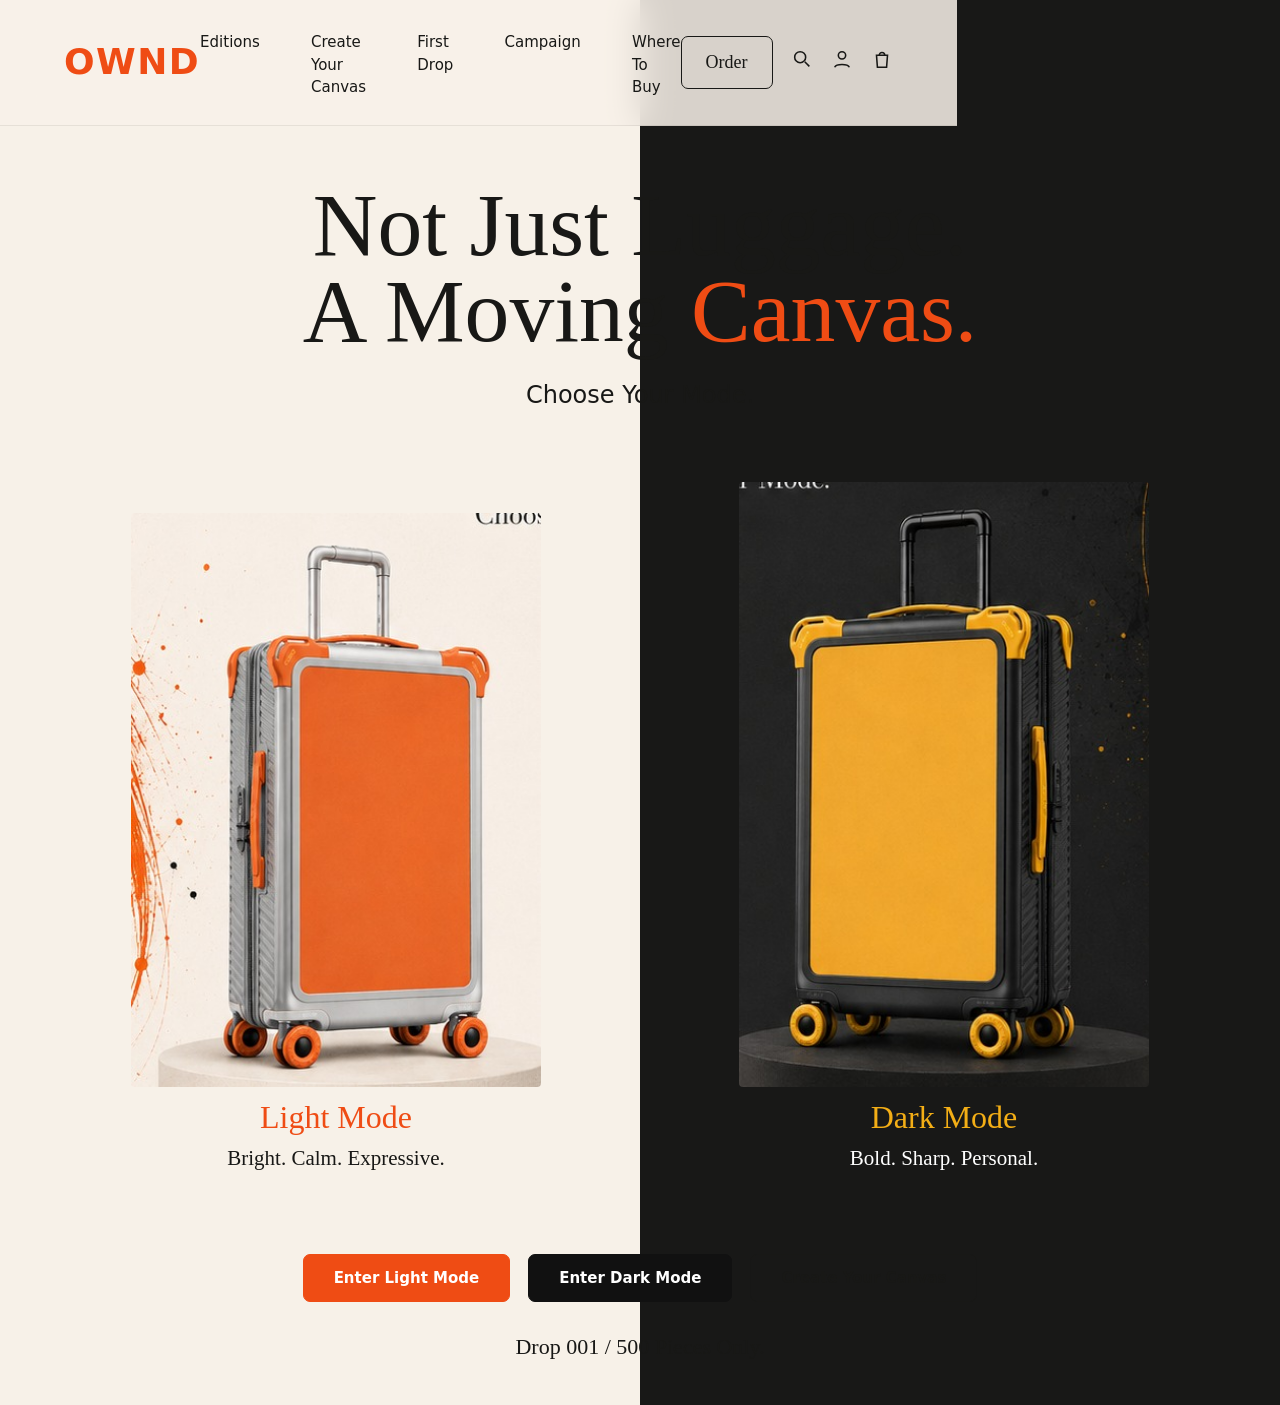
==== index.html @ 3cc05e33 "Initial commit: OWND static site Restructured the flat files into the folder layout the code expects" ====
<!doctype html>
<html lang="en">
<head>
  <meta charset="utf-8">
  <meta name="viewport" content="width=device-width, initial-scale=1">
  <title>OWND - Moving Canvas</title>
  <link rel="stylesheet" href="styles.css">
  <script defer src="site.js"></script>
</head>
<body>
  <main class="split-home">
    <site-header></site-header>
    <section class="split-content">
      <h1 class="display">Not Just Luggage.<br>A Moving <span class="accent">Canvas.</span></h1>
      <p class="lead" style="color:inherit">Choose Your Mode.</p>
      <div class="mode-grid">
        <article class="mode-card">
          <img src="assets/hero-light-suitcase.jpg" alt="OWND Canvas Light suitcase">
          <h2>Light Mode</h2>
          <p>Bright. Calm. Expressive.</p>
        </article>
        <article class="mode-card dark-mode">
          <img src="assets/hero-dark-suitcase.jpg" alt="OWND Canvas Dark suitcase">
          <h2>Dark Mode</h2>
          <p>Bold. Sharp. Personal.</p>
        </article>
      </div>
      <div class="actions" style="justify-content:center">
        <a class="btn primary" href="canvas-light/">Enter Light Mode</a>
        <a class="btn dark" href="canvas-dark/">Enter Dark Mode</a>
        <a class="btn" href="create/">Create Your Canvas</a>
      </div>
      <p class="drop-note">Drop 001 / 500 Pieces Only.</p>
    </section>
  </main>
</body>
</html>
---- styles.css ----
:root {
  --paper: #f7f1e8;
  --paper-soft: #fbf7ef;
  --ink: #181816;
  --muted: #67625a;
  --line: rgba(24, 24, 22, .15);
  --orange: #ef4c14;
  --gold: #f3ae16;
  --charcoal: #121212;
  --panel: rgba(255, 255, 255, .78);
  --shadow: 0 20px 60px rgba(46, 34, 20, .12);
  --serif: Georgia, "Times New Roman", serif;
  --sans: Inter, ui-sans-serif, system-ui, -apple-system, BlinkMacSystemFont, "Segoe UI", sans-serif;
}

* {
  box-sizing: border-box;
}

html {
  scroll-behavior: smooth;
}

body {
  margin: 0;
  background: var(--paper);
  color: var(--ink);
  font-family: var(--sans);
  line-height: 1.5;
}

img {
  display: block;
  max-width: 100%;
}

a {
  color: inherit;
  text-decoration: none;
}

.site {
  min-height: 100vh;
  overflow: hidden;
  background:
    radial-gradient(circle at 50% 0%, rgba(255,255,255,.7), transparent 38rem),
    var(--paper);
}

.site.dark {
  --paper: #111;
  --paper-soft: #171717;
  --ink: #f5f0e7;
  --muted: #c7beb0;
  --line: rgba(255,255,255,.15);
  --panel: rgba(20,20,18,.78);
  background:
    linear-gradient(rgba(0,0,0,.18), rgba(0,0,0,.18)),
    #111;
}

.site-header {
  position: sticky;
  top: 0;
  z-index: 30;
  display: grid;
  grid-template-columns: auto 1fr auto;
  align-items: center;
  min-height: 86px;
  padding: 0 clamp(24px, 5vw, 68px);
  border-bottom: 1px solid rgba(25, 23, 20, .08);
  background: rgba(248, 242, 233, .86);
  backdrop-filter: blur(18px);
}

.dark .site-header {
  background: rgba(15, 15, 14, .82);
  border-color: rgba(255,255,255,.08);
}

.brand {
  color: var(--orange);
  font-size: clamp(26px, 3vw, 36px);
  font-weight: 900;
  letter-spacing: .04em;
}

.dark .brand,
.dark-page .brand {
  color: var(--gold);
}

.nav {
  display: flex;
  justify-content: center;
  gap: clamp(22px, 4vw, 60px);
  font-size: 15px;
}

.nav a {
  position: relative;
  padding: 31px 0 26px;
}

.nav a.active {
  color: var(--orange);
}

.dark .nav a.active {
  color: var(--gold);
}

.nav a.active::after {
  content: "";
  position: absolute;
  left: 10%;
  right: 10%;
  bottom: 16px;
  height: 2px;
  background: currentColor;
}

.header-actions {
  display: flex;
  align-items: center;
  gap: 18px;
}

.order-link {
  min-width: 92px;
  padding: 12px 24px;
  border: 1px solid currentColor;
  border-radius: 7px;
  text-align: center;
  font-family: var(--serif);
  font-size: 18px;
}

.icon {
  width: 22px;
  height: 22px;
  stroke: currentColor;
  stroke-width: 1.7;
  fill: none;
}

.container {
  width: min(1120px, calc(100% - 48px));
  margin: 0 auto;
}

.wide {
  width: min(1280px, calc(100% - 48px));
  margin: 0 auto;
}

.eyebrow {
  margin: 0 0 14px;
  color: var(--orange);
  font-size: 13px;
  font-weight: 800;
  letter-spacing: .28em;
  text-transform: uppercase;
}

.dark .eyebrow {
  color: var(--gold);
}

.display {
  margin: 0;
  font-family: var(--serif);
  font-weight: 400;
  line-height: .96;
  font-size: clamp(54px, 8vw, 118px);
}

.display .accent,
.title .accent {
  color: var(--orange);
}

.dark .display .accent,
.dark .title .accent {
  color: var(--gold);
}

.lead {
  margin: 24px 0 0;
  color: var(--muted);
  font-size: clamp(18px, 2vw, 24px);
  line-height: 1.45;
}

.title {
  margin: 0;
  font-family: var(--serif);
  font-weight: 400;
  font-size: clamp(36px, 5vw, 66px);
  line-height: 1.05;
}

.center {
  text-align: center;
}

.actions {
  display: flex;
  flex-wrap: wrap;
  gap: 18px;
  margin-top: 34px;
}

.btn {
  display: inline-flex;
  align-items: center;
  justify-content: center;
  gap: 10px;
  min-height: 48px;
  padding: 0 30px;
  border: 1px solid rgba(24,24,22,.55);
  border-radius: 7px;
  background: transparent;
  color: inherit;
  font: 700 15px/1 var(--sans);
  cursor: pointer;
}

.btn.primary {
  border-color: var(--orange);
  background: var(--orange);
  color: white;
}

.dark .btn.primary,
.btn.gold {
  border-color: var(--gold);
  background: var(--gold);
  color: #111;
}

.btn.dark {
  border-color: #111;
  background: #111;
  color: white;
}

.btn.block {
  width: 100%;
}

.hero {
  position: relative;
  min-height: calc(100vh - 86px);
  padding: clamp(64px, 8vw, 118px) 0;
}

.paint {
  position: absolute;
  z-index: 0;
  pointer-events: none;
  opacity: .9;
}

.paint.right {
  top: 0;
  right: -60px;
  width: min(48vw, 560px);
}

.paint.left {
  bottom: 0;
  left: -80px;
  width: min(35vw, 420px);
}

.split-home {
  min-height: 100vh;
  display: grid;
  grid-template-columns: 1fr 1fr;
  background: linear-gradient(90deg, var(--paper) 0 50%, #181817 50% 100%);
}

.split-home .site-header {
  grid-column: 1 / -1;
}

.split-content {
  grid-column: 1 / -1;
  position: relative;
  z-index: 1;
  padding: 56px clamp(24px, 6vw, 90px) 42px;
  text-align: center;
}

.split-content .display {
  font-size: clamp(56px, 7vw, 92px);
}

.mode-grid {
  display: grid;
  grid-template-columns: 1fr 1fr;
  gap: clamp(24px, 7vw, 90px);
  align-items: end;
  margin-top: 48px;
}

.mode-card {
  min-height: 760px;
  display: grid;
  align-content: end;
  justify-items: center;
  padding: 0 24px 46px;
  position: relative;
}

.mode-card.dark-mode {
  color: white;
}

.mode-card img {
  width: min(410px, 90%);
  margin: 0 auto -10px;
  border-radius: 4px;
  mix-blend-mode: normal;
}

.mode-card h2 {
  margin: 16px 0 2px;
  font-family: var(--serif);
  font-size: 32px;
  font-weight: 400;
  color: var(--orange);
}

.mode-card.dark-mode h2 {
  color: var(--gold);
}

.mode-card p {
  margin: 0;
  font-family: var(--serif);
  font-size: 21px;
}

.drop-note {
  margin: 28px 0 0;
  font-family: var(--serif);
  font-size: 22px;
}

.product-hero {
  display: grid;
  grid-template-columns: minmax(300px, .9fr) minmax(360px, 1.1fr);
  gap: clamp(28px, 5vw, 82px);
  align-items: center;
}

.product-hero .visual {
  position: relative;
  z-index: 1;
}

.product-hero .visual img {
  width: min(520px, 100%);
  margin-left: auto;
  filter: drop-shadow(0 24px 36px rgba(0,0,0,.12));
}

.dark .product-hero {
  min-height: 820px;
}

.section {
  position: relative;
  padding: clamp(70px, 9vw, 120px) 0;
  border-top: 1px solid var(--line);
}

.cards {
  display: grid;
  grid-template-columns: repeat(3, 1fr);
  gap: 34px;
  margin-top: 46px;
}

.art-card {
  overflow: hidden;
}

.art-card img {
  width: 100%;
  aspect-ratio: 2 / 3;
  object-fit: cover;
  border: 1px solid var(--line);
  border-radius: 8px;
  box-shadow: var(--shadow);
}

.art-card h3 {
  margin: 18px 0 0;
  font-size: 20px;
}

.art-card p,
.small {
  margin: 3px 0 0;
  color: var(--muted);
  font-size: 14px;
}

.feature-strip {
  display: grid;
  grid-template-columns: repeat(4, 1fr);
  gap: 24px;
  padding: 48px 0;
  border-top: 1px solid var(--line);
}

.feature {
  display: flex;
  gap: 16px;
  align-items: flex-start;
}

.feature svg {
  flex: 0 0 34px;
  color: var(--orange);
}

.dark .feature svg {
  color: var(--gold);
}

.feature h3 {
  margin: 0;
  font-size: 18px;
}

.feature p {
  margin: 4px 0 0;
  color: var(--muted);
  font-size: 13px;
}

.edition-hero {
  min-height: 500px;
  display: grid;
  align-items: center;
}

.edition-row {
  display: grid;
  grid-template-columns: 260px 1fr;
  gap: clamp(30px, 6vw, 80px);
  align-items: center;
  padding: 58px 0;
  border-top: 1px solid var(--line);
}

.edition-row.reverse {
  grid-template-columns: 1fr 290px;
}

.edition-row.reverse .edition-copy {
  order: 2;
  text-align: center;
}

.edition-row.reverse .edition-strip {
  order: 1;
}

.edition-copy h2 {
  margin: 12px 0 24px;
  font-family: var(--serif);
  font-size: clamp(34px, 4vw, 48px);
  font-weight: 400;
}

.edition-copy p {
  color: var(--muted);
  font-family: var(--serif);
  font-size: 18px;
}

.text-link {
  display: inline-flex;
  gap: 14px;
  align-items: center;
  margin-top: 18px;
  color: var(--orange);
  border-bottom: 1px solid currentColor;
  padding-bottom: 10px;
}

.edition-strip img {
  width: 100%;
  object-fit: contain;
}

.studio {
  display: grid;
  grid-template-columns: 74px minmax(320px, 1.1fr) minmax(320px, .9fr);
  gap: 28px;
  align-items: start;
}

.toolbar,
.preview-panel,
.side-card,
.builder-panel,
.summary {
  background: var(--panel);
  border: 1px solid rgba(24,24,22,.1);
  border-radius: 8px;
  box-shadow: var(--shadow);
  backdrop-filter: blur(16px);
}

.toolbar {
  display: grid;
  gap: 18px;
  justify-items: center;
  padding: 22px 10px;
}

.tool {
  display: grid;
  justify-items: center;
  gap: 6px;
  color: var(--muted);
  font-size: 11px;
}

.tool.active {
  color: var(--orange);
}

.canvas-board {
  min-height: 1080px;
  overflow: hidden;
  border: 1px solid rgba(24,24,22,.12);
  border-radius: 8px;
  background: white;
  box-shadow: var(--shadow);
}

.canvas-board img {
  width: 100%;
  height: 100%;
  min-height: 1080px;
  object-fit: cover;
}

.preview-panel {
  padding: 34px;
}

.preview-panel img {
  width: min(330px, 100%);
  margin: 24px auto;
}

.segmented {
  display: grid;
  grid-template-columns: 1fr 1fr;
  gap: 0;
  padding: 4px;
  border-radius: 8px;
  background: rgba(24,24,22,.08);
}

.segmented button {
  border: 0;
  border-radius: 6px;
  background: transparent;
  min-height: 38px;
  font-weight: 700;
}

.segmented button.active {
  background: white;
  box-shadow: 0 4px 18px rgba(0,0,0,.08);
}

.form-grid {
  display: grid;
  grid-template-columns: 1fr 1fr;
  gap: 16px;
}

input,
textarea {
  width: 100%;
  min-height: 44px;
  padding: 0 14px;
  border: 1px solid rgba(24,24,22,.16);
  border-radius: 5px;
  background: rgba(255,255,255,.65);
  font: inherit;
}

textarea {
  min-height: 92px;
  padding-top: 12px;
  resize: vertical;
}

.campaign-steps,
.prizes {
  display: grid;
  grid-template-columns: repeat(4, 1fr);
  gap: 22px;
}

.step,
.prize,
.summary-row {
  background: rgba(255,255,255,.55);
  border: 1px solid rgba(24,24,22,.12);
  border-radius: 8px;
  padding: 24px;
}

.prize strong {
  display: block;
  color: var(--orange);
  font-family: var(--serif);
  font-size: 38px;
  font-weight: 400;
}

.inspiration-row {
  display: grid;
  grid-template-columns: repeat(7, 1fr);
  gap: 14px;
  margin: 34px 0;
}

.inspiration-row img {
  aspect-ratio: 2 / 3;
  object-fit: cover;
  border-radius: 7px;
  box-shadow: 0 10px 26px rgba(0,0,0,.08);
}

.drop-items {
  display: grid;
  grid-template-columns: repeat(5, 1fr);
  gap: 20px;
  margin-top: 36px;
}

.drop-item {
  padding: 20px 16px 0;
  text-align: center;
  border-left: 1px solid var(--line);
}

.drop-item img {
  height: 220px;
  width: 100%;
  object-fit: contain;
}

.stats {
  display: grid;
  grid-template-columns: repeat(5, 1fr);
  gap: 0;
  margin-top: 55px;
  border-top: 1px solid var(--line);
}

.stat {
  min-height: 150px;
  padding: 32px 22px;
  text-align: center;
  border-left: 1px solid var(--line);
}

.builder-layout {
  display: grid;
  grid-template-columns: 290px minmax(360px, 1fr) 280px;
  gap: 34px;
  align-items: start;
}

.builder-panel,
.summary {
  padding: 24px;
}

.builder-stage {
  text-align: center;
}

.builder-stage img {
  width: min(520px, 100%);
  margin: 20px auto;
}

.option-grid {
  display: grid;
  grid-template-columns: 1fr 1fr;
  gap: 12px;
}

.choice {
  position: relative;
  display: grid;
  gap: 10px;
  padding: 8px;
  border: 1px solid rgba(24,24,22,.15);
  border-radius: 8px;
  background: white;
  cursor: pointer;
}

.choice.active {
  border-color: var(--orange);
  box-shadow: 0 0 0 2px rgba(239,76,20,.15);
}

.swatches {
  display: flex;
  gap: 12px;
  flex-wrap: wrap;
}

.swatch {
  width: 38px;
  height: 38px;
  border: 1px solid rgba(0,0,0,.1);
  border-radius: 7px;
  cursor: pointer;
}

.swatch.active {
  outline: 2px solid var(--orange);
  outline-offset: 3px;
}

.panel-list {
  display: grid;
  gap: 10px;
}

.panel-option,
.summary-row {
  display: grid;
  grid-template-columns: 58px 1fr auto;
  gap: 14px;
  align-items: center;
}

.panel-option {
  border: 1px solid rgba(24,24,22,.12);
  border-radius: 7px;
  padding: 8px;
  background: white;
}

.panel-option img,
.summary-row img {
  width: 58px;
  height: 58px;
  border-radius: 6px;
  object-fit: cover;
}

.quantity {
  display: inline-grid;
  grid-template-columns: 42px 52px 42px;
  border-radius: 6px;
  overflow: hidden;
  border: 1px solid rgba(24,24,22,.14);
}

.quantity button,
.quantity span {
  min-height: 42px;
  border: 0;
  display: grid;
  place-items: center;
  background: white;
}

.identity-grid {
  display: grid;
  grid-template-columns: repeat(3, 1fr);
  gap: 6px;
  margin-top: 52px;
}

.identity-card {
  background: rgba(255,255,255,.72);
  border: 1px solid rgba(24,24,22,.1);
}

.identity-card img {
  width: 100%;
  aspect-ratio: 1 / .9;
  object-fit: cover;
}

.identity-card div {
  padding: 14px 16px 18px;
}

.identity-card h3 {
  margin: 0;
  font-family: var(--serif);
  font-size: 24px;
  font-weight: 400;
}

.identity-card p {
  margin: 2px 0 0;
  color: var(--muted);
  font-family: var(--serif);
}

.site-footer {
  padding: 56px clamp(24px, 5vw, 68px);
  border-top: 1px solid var(--line);
  background: rgba(255,255,255,.45);
}

.dark .site-footer {
  background: rgba(0,0,0,.2);
}

.footer-grid {
  display: grid;
  grid-template-columns: 1.2fr repeat(3, .8fr) 1.3fr;
  gap: 38px;
}

.footer-grid h3 {
  margin: 0 0 14px;
  font-size: 15px;
}

.footer-grid a,
.footer-grid p {
  display: block;
  margin: 0 0 10px;
  color: var(--muted);
  font-size: 14px;
}

.newsletter {
  display: grid;
  grid-template-columns: 1fr 52px;
  margin-top: 14px;
}

.newsletter button {
  border: 0;
  border-radius: 0 6px 6px 0;
  background: #111;
  color: white;
  font-size: 22px;
}

.script-note {
  margin: 58px 0 0;
  color: var(--orange);
  font-family: "Brush Script MT", "Segoe Script", cursive;
  font-size: clamp(36px, 5vw, 62px);
  font-weight: 400;
}

@media (max-width: 980px) {
  .site-header {
    grid-template-columns: 1fr auto;
    min-height: 74px;
  }

  .nav {
    grid-column: 1 / -1;
    order: 3;
    justify-content: flex-start;
    gap: 22px;
    overflow-x: auto;
    padding-bottom: 10px;
  }

  .nav a {
    padding: 10px 0;
    white-space: nowrap;
  }

  .nav a.active::after {
    bottom: 2px;
  }

  .split-home,
  .mode-grid,
  .product-hero,
  .studio,
  .builder-layout,
  .edition-row,
  .edition-row.reverse,
  .footer-grid {
    grid-template-columns: 1fr;
  }

  .split-home {
    background: linear-gradient(180deg, var(--paper) 0 52%, #181817 52% 100%);
  }

  .mode-card {
    min-height: 560px;
  }

  .edition-row.reverse .edition-copy,
  .edition-row.reverse .edition-strip {
    order: initial;
    text-align: left;
  }

  .cards,
  .feature-strip,
  .campaign-steps,
  .prizes,
  .drop-items,
  .stats,
  .identity-grid {
    grid-template-columns: 1fr 1fr;
  }

  .inspiration-row {
    grid-template-columns: repeat(4, 1fr);
  }

  .canvas-board,
  .canvas-board img {
    min-height: 680px;
  }
}

@media (max-width: 620px) {
  .site-header {
    padding: 0 18px;
  }

  .header-actions .order-link {
    display: none;
  }

  .container,
  .wide {
    width: min(100% - 28px, 1120px);
  }

  .hero {
    padding: 48px 0;
  }

  .display {
    font-size: clamp(44px, 15vw, 70px);
  }

  .cards,
  .feature-strip,
  .campaign-steps,
  .prizes,
  .drop-items,
  .stats,
  .identity-grid,
  .form-grid {
    grid-template-columns: 1fr;
  }

  .inspiration-row {
    grid-template-columns: repeat(2, 1fr);
  }

  .studio {
    gap: 16px;
  }

  .toolbar {
    grid-template-columns: repeat(4, 1fr);
  }

  .canvas-board,
  .canvas-board img {
    min-height: 540px;
  }
}
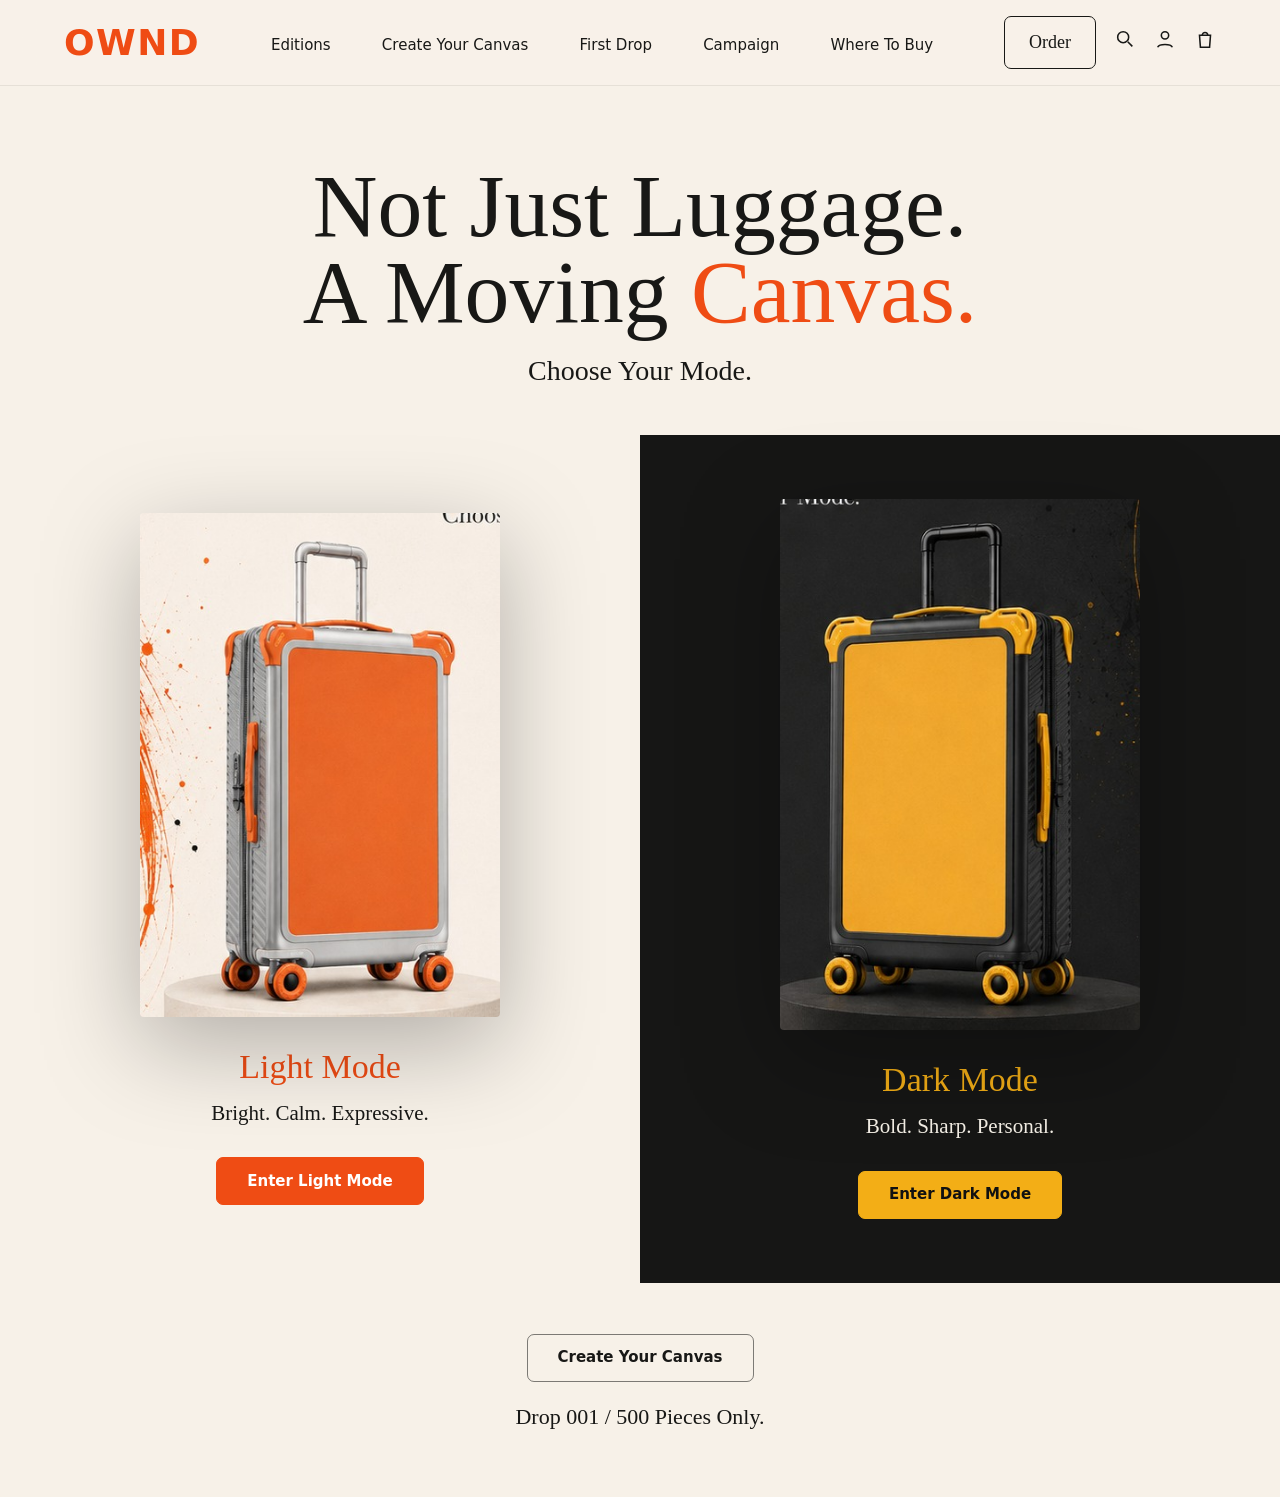
==== commit d882afac: "Redesign home page layout Move the headline and "Choose Your Mode" into a readable paper intro band " ====
--- a/index.html
+++ b/index.html
@@ -10,26 +10,26 @@
 <body>
   <main class="split-home">
     <site-header></site-header>
-    <section class="split-content">
+    <section class="home-intro">
       <h1 class="display">Not Just Luggage.<br>A Moving <span class="accent">Canvas.</span></h1>
-      <p class="lead" style="color:inherit">Choose Your Mode.</p>
-      <div class="mode-grid">
-        <article class="mode-card">
-          <img src="assets/hero-light-suitcase.jpg" alt="OWND Canvas Light suitcase">
-          <h2>Light Mode</h2>
-          <p>Bright. Calm. Expressive.</p>
-        </article>
-        <article class="mode-card dark-mode">
-          <img src="assets/hero-dark-suitcase.jpg" alt="OWND Canvas Dark suitcase">
-          <h2>Dark Mode</h2>
-          <p>Bold. Sharp. Personal.</p>
-        </article>
-      </div>
-      <div class="actions" style="justify-content:center">
+      <p class="lead">Choose Your Mode.</p>
+    </section>
+    <section class="mode-grid">
+      <article class="mode-card">
+        <img src="assets/hero-light-suitcase.jpg" alt="OWND Canvas Light suitcase">
+        <h2>Light Mode</h2>
+        <p>Bright. Calm. Expressive.</p>
         <a class="btn primary" href="canvas-light/">Enter Light Mode</a>
-        <a class="btn dark" href="canvas-dark/">Enter Dark Mode</a>
-        <a class="btn" href="create/">Create Your Canvas</a>
-      </div>
+      </article>
+      <article class="mode-card dark-mode">
+        <img src="assets/hero-dark-suitcase.jpg" alt="OWND Canvas Dark suitcase">
+        <h2>Dark Mode</h2>
+        <p>Bold. Sharp. Personal.</p>
+        <a class="btn gold" href="canvas-dark/">Enter Dark Mode</a>
+      </article>
+    </section>
+    <section class="home-cta">
+      <a class="btn" href="create/">Create Your Canvas</a>
       <p class="drop-note">Drop 001 / 500 Pieces Only.</p>
     </section>
   </main>
--- a/styles.css
+++ b/styles.css
@@ -276,59 +276,59 @@
 
 .split-home {
   min-height: 100vh;
+  display: flex;
+  flex-direction: column;
+  background: var(--paper);
+}
+
+.home-intro {
+  padding: clamp(40px, 6vw, 84px) clamp(24px, 6vw, 90px) clamp(26px, 4vw, 44px);
+  text-align: center;
+}
+
+.home-intro .display {
+  font-size: clamp(46px, 7vw, 92px);
+}
+
+.home-intro .lead {
+  margin-top: 16px;
+  color: var(--ink);
+  font-family: var(--serif);
+  font-size: clamp(20px, 2.4vw, 28px);
+}
+
+.mode-grid {
+  flex: 1;
   display: grid;
   grid-template-columns: 1fr 1fr;
-  background: linear-gradient(90deg, var(--paper) 0 50%, #181817 50% 100%);
-}
-
-.split-home .site-header {
-  grid-column: 1 / -1;
-}
-
-.split-content {
-  grid-column: 1 / -1;
-  position: relative;
-  z-index: 1;
-  padding: 56px clamp(24px, 6vw, 90px) 42px;
+  background: linear-gradient(90deg, var(--paper) 0 50%, #161615 50% 100%);
+}
+
+.mode-card {
+  display: flex;
+  flex-direction: column;
+  align-items: center;
+  justify-content: center;
+  gap: 6px;
+  padding: clamp(28px, 5vw, 64px) clamp(20px, 4vw, 56px);
   text-align: center;
 }
 
-.split-content .display {
-  font-size: clamp(56px, 7vw, 92px);
-}
-
-.mode-grid {
-  display: grid;
-  grid-template-columns: 1fr 1fr;
-  gap: clamp(24px, 7vw, 90px);
-  align-items: end;
-  margin-top: 48px;
-}
-
-.mode-card {
-  min-height: 760px;
-  display: grid;
-  align-content: end;
-  justify-items: center;
-  padding: 0 24px 46px;
-  position: relative;
-}
-
 .mode-card.dark-mode {
-  color: white;
+  color: #f5f0e7;
 }
 
 .mode-card img {
-  width: min(410px, 90%);
-  margin: 0 auto -10px;
+  width: min(360px, 80%);
+  margin-bottom: 18px;
   border-radius: 4px;
-  mix-blend-mode: normal;
+  filter: drop-shadow(0 28px 48px rgba(0, 0, 0, .28));
 }
 
 .mode-card h2 {
-  margin: 16px 0 2px;
-  font-family: var(--serif);
-  font-size: 32px;
+  margin: 0;
+  font-family: var(--serif);
+  font-size: clamp(26px, 3vw, 34px);
   font-weight: 400;
   color: var(--orange);
 }
@@ -338,15 +338,25 @@
 }
 
 .mode-card p {
+  margin: 0 0 22px;
+  font-family: var(--serif);
+  font-size: clamp(17px, 1.7vw, 21px);
+}
+
+.home-cta {
+  display: flex;
+  flex-direction: column;
+  align-items: center;
+  gap: 18px;
+  padding: clamp(30px, 4vw, 52px) 24px clamp(40px, 5vw, 64px);
+  background: var(--paper);
+  text-align: center;
+}
+
+.drop-note {
   margin: 0;
   font-family: var(--serif);
-  font-size: 21px;
-}
-
-.drop-note {
-  margin: 28px 0 0;
-  font-family: var(--serif);
-  font-size: 22px;
+  font-size: clamp(18px, 2vw, 22px);
 }
 
 .product-hero {
@@ -907,12 +917,12 @@
     grid-template-columns: 1fr;
   }
 
-  .split-home {
-    background: linear-gradient(180deg, var(--paper) 0 52%, #181817 52% 100%);
+  .mode-grid {
+    background: linear-gradient(180deg, var(--paper) 0 50%, #161615 50% 100%);
   }
 
   .mode-card {
-    min-height: 560px;
+    min-height: 480px;
   }
 
   .edition-row.reverse .edition-copy,
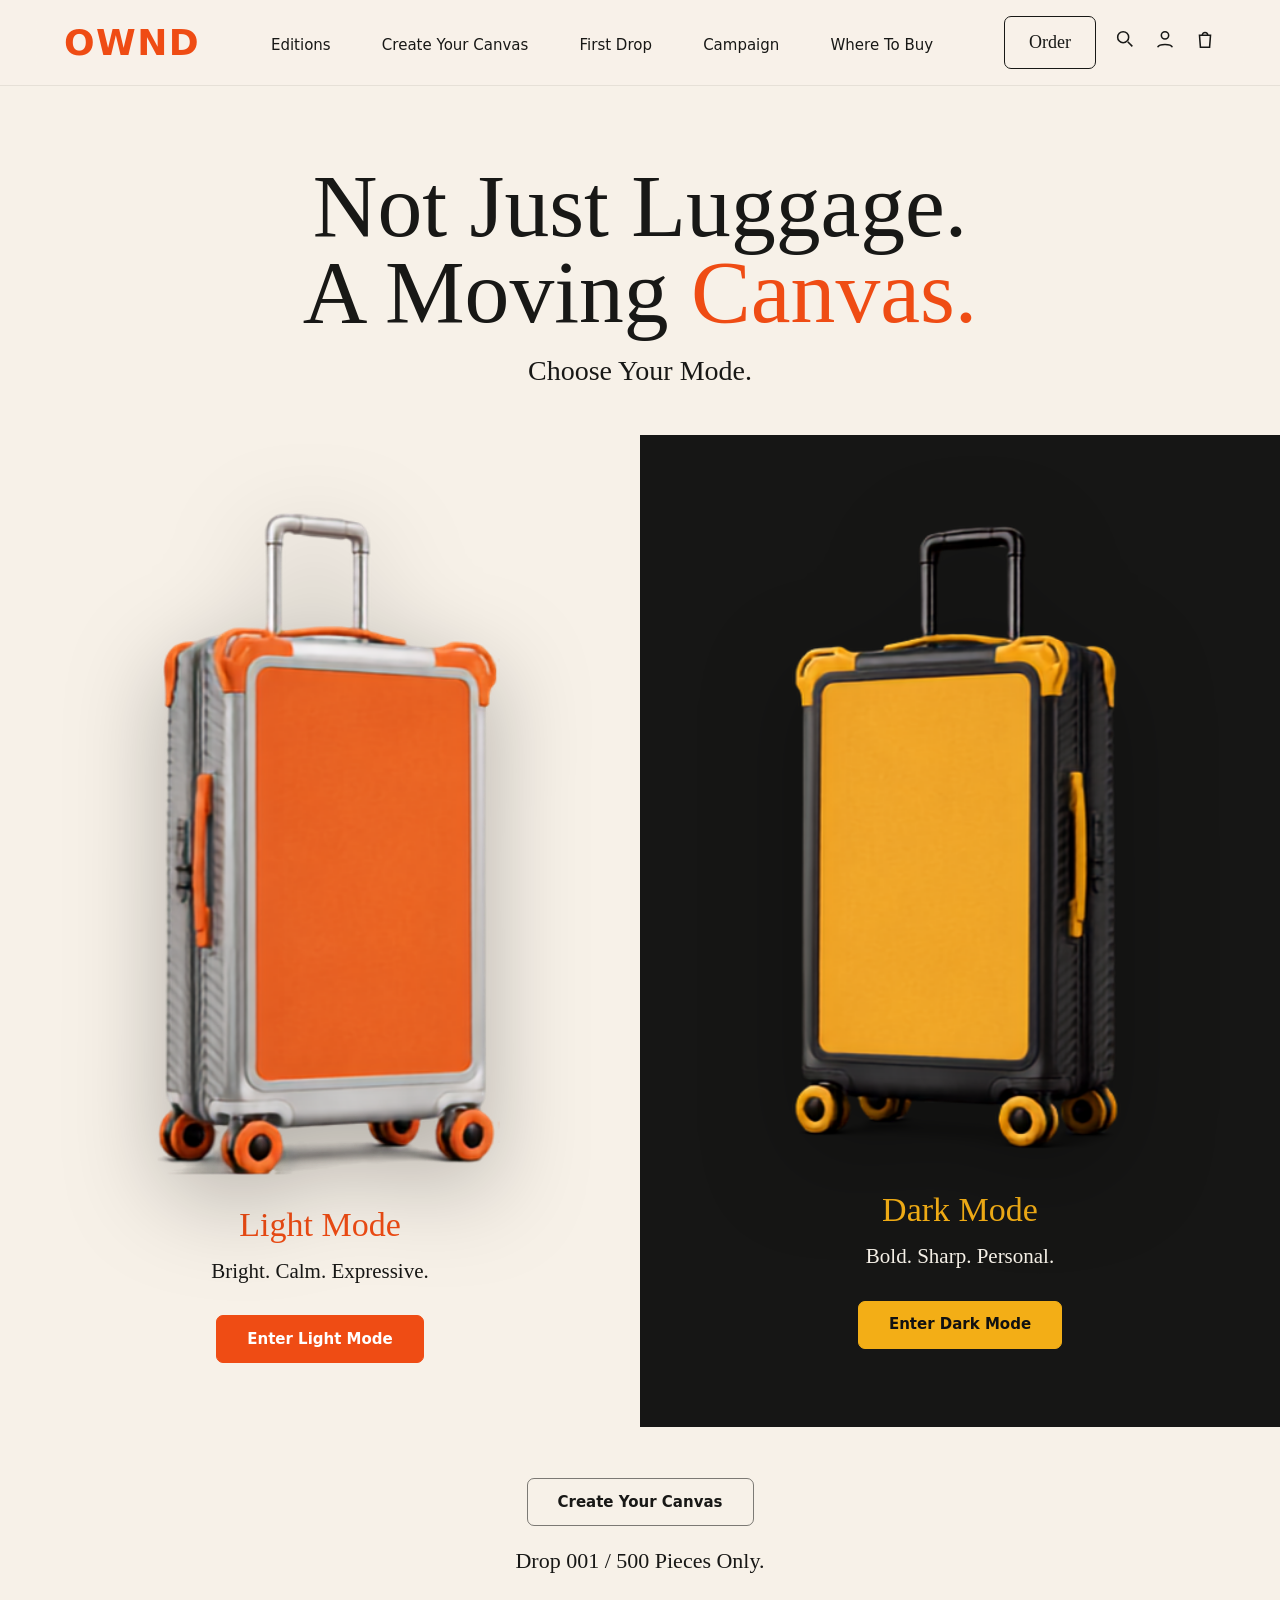
==== commit 15382d86: "Rebuild site with renewed image assets Every <img> pointed at old filenames that no longer existed, " ====
--- a/index.html
+++ b/index.html
@@ -16,13 +16,13 @@
     </section>
     <section class="mode-grid">
       <article class="mode-card">
-        <img src="assets/hero-light-suitcase.jpg" alt="OWND Canvas Light suitcase">
+        <img src="assets/suitcase-light-angle.png" alt="OWND Canvas Light suitcase">
         <h2>Light Mode</h2>
         <p>Bright. Calm. Expressive.</p>
         <a class="btn primary" href="canvas-light/">Enter Light Mode</a>
       </article>
       <article class="mode-card dark-mode">
-        <img src="assets/hero-dark-suitcase.jpg" alt="OWND Canvas Dark suitcase">
+        <img src="assets/suitcase-dark-angle.png" alt="OWND Canvas Dark suitcase">
         <h2>Dark Mode</h2>
         <p>Bold. Sharp. Personal.</p>
         <a class="btn gold" href="canvas-dark/">Enter Dark Mode</a>
--- a/styles.css
+++ b/styles.css
@@ -810,8 +810,10 @@
 
 .identity-card img {
   width: 100%;
-  aspect-ratio: 1 / .9;
-  object-fit: cover;
+  aspect-ratio: 1 / 1;
+  object-fit: contain;
+  padding: 22px 22px 0;
+  background: radial-gradient(circle at 50% 35%, rgba(255,255,255,.9), rgba(247,241,232,.4));
 }
 
 .identity-card div {
